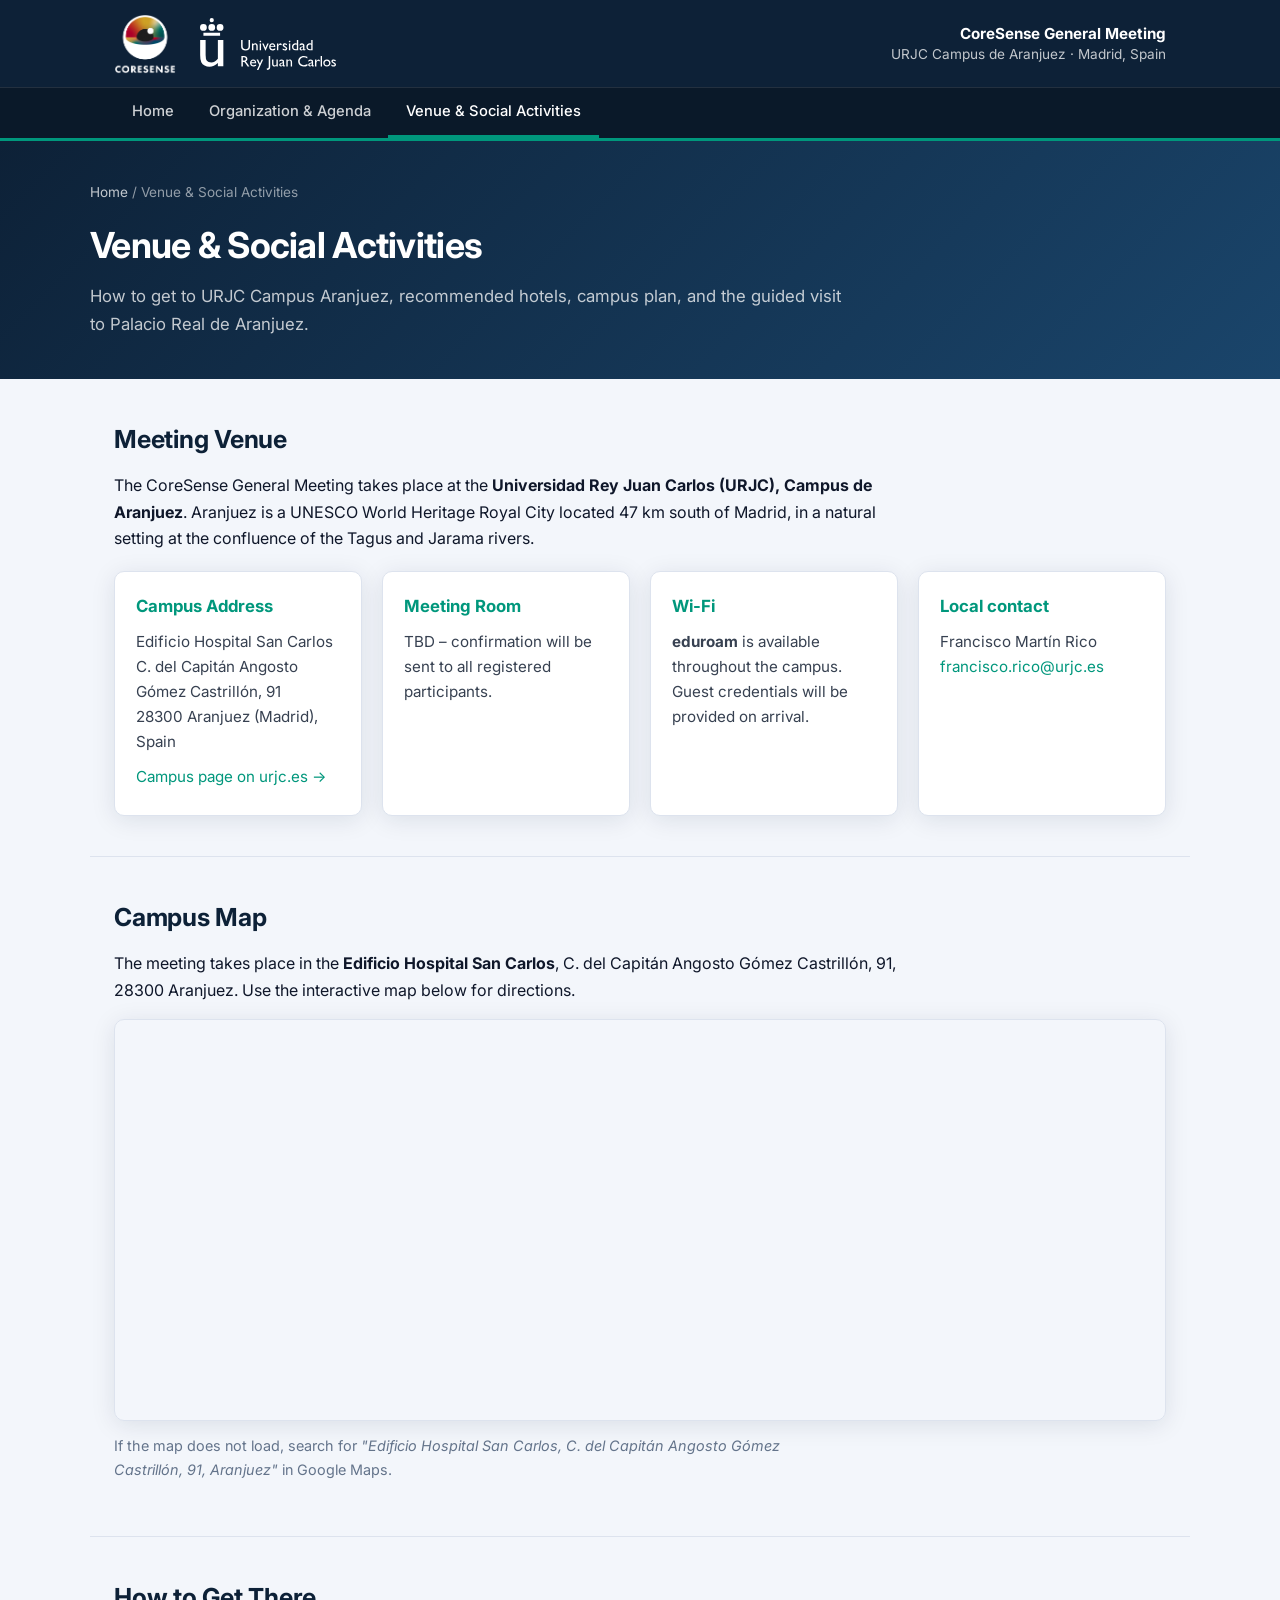
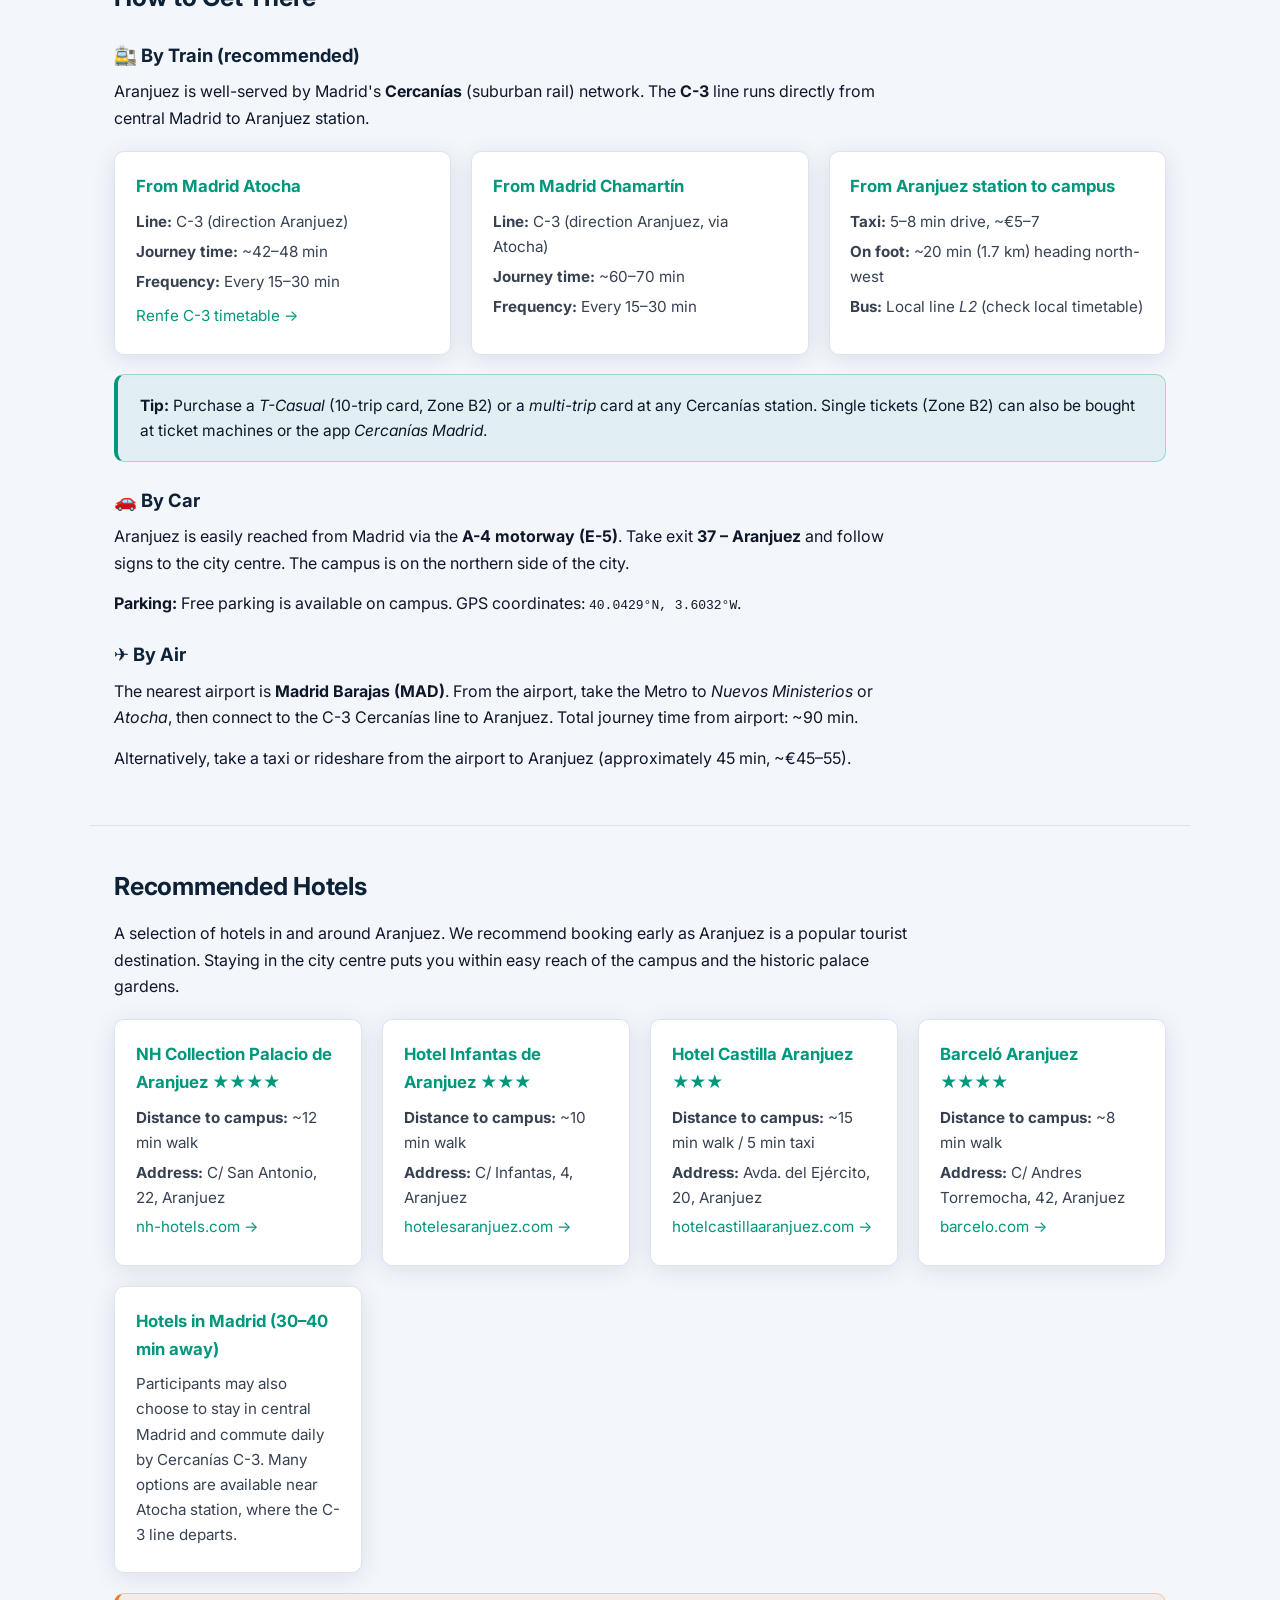
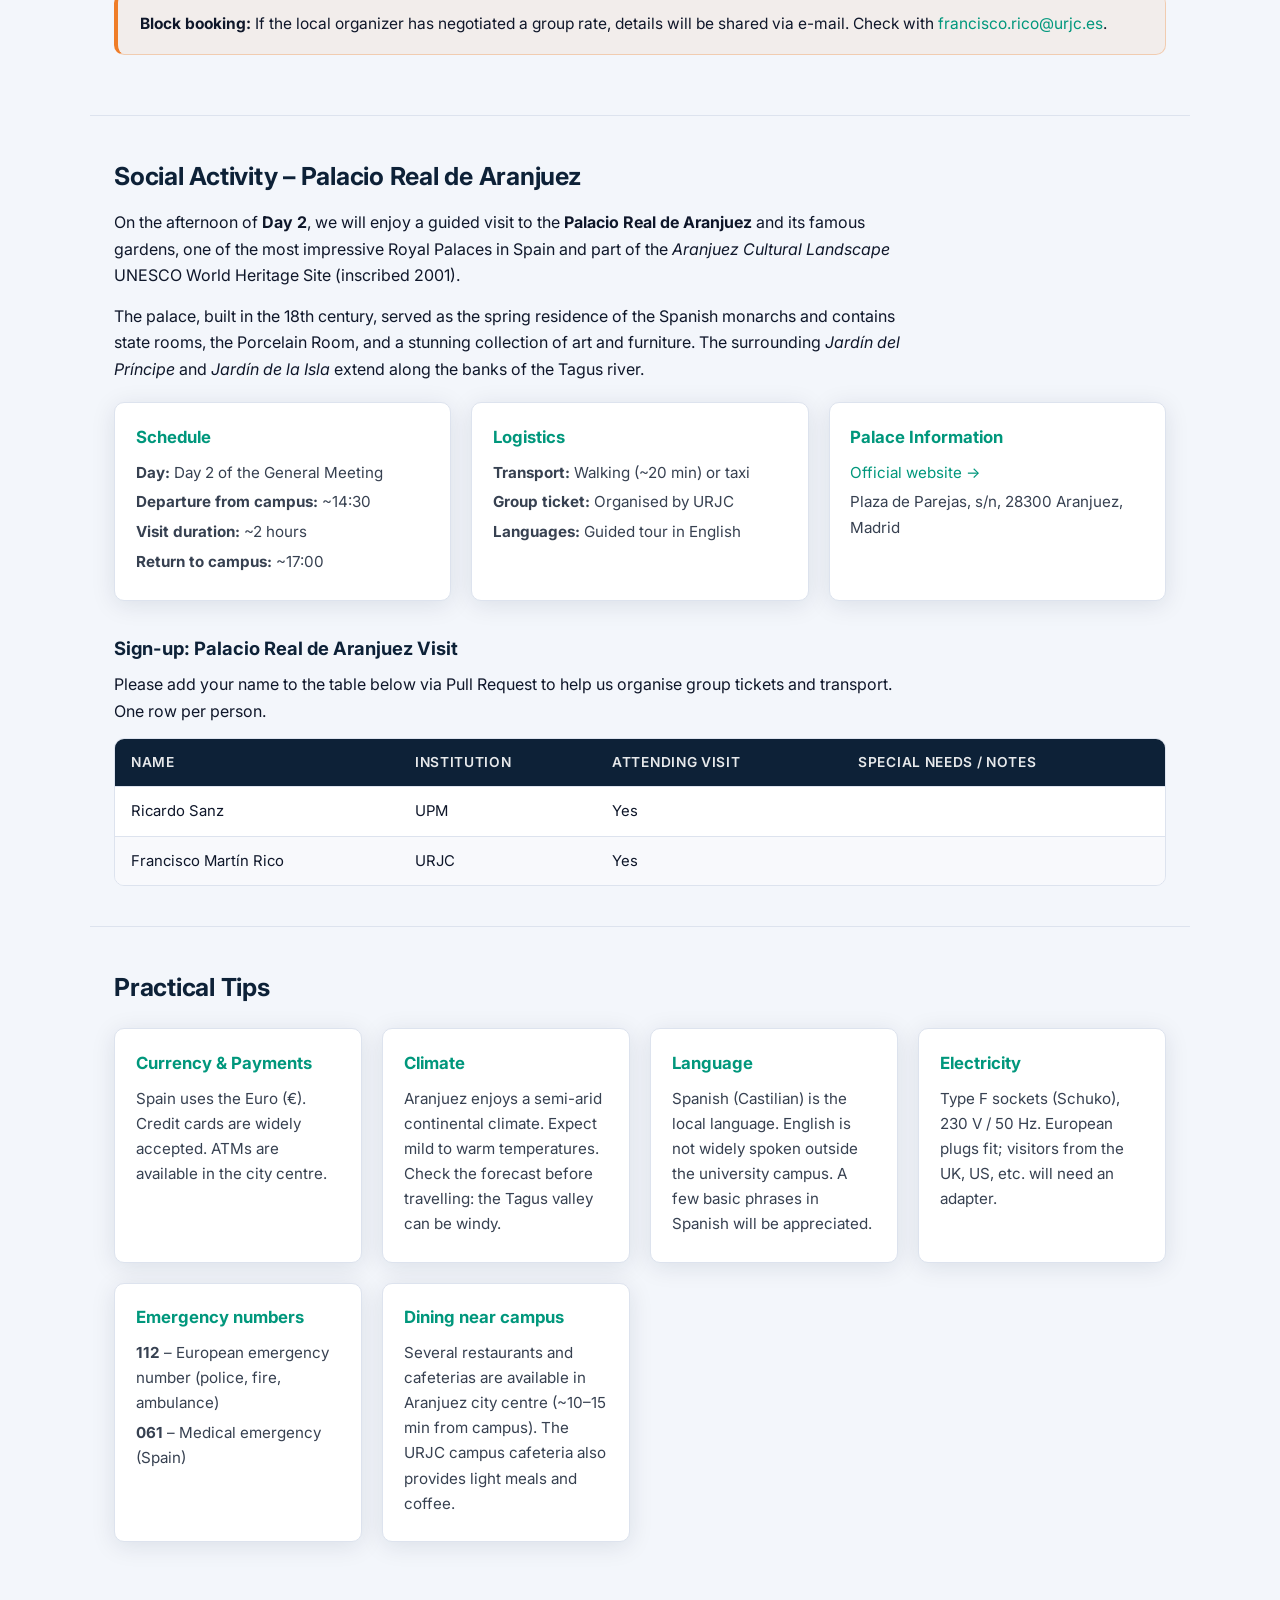
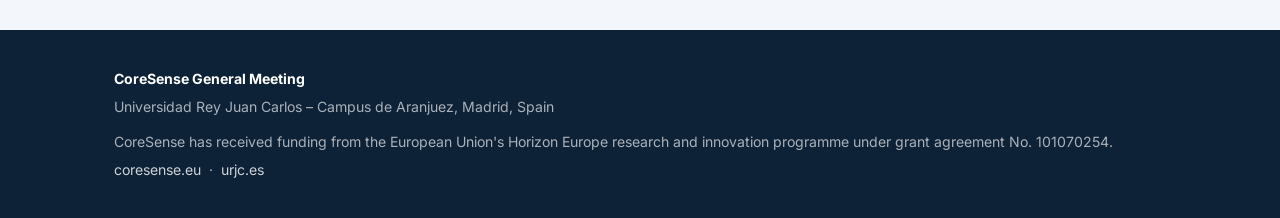
==== venue.html @ a0532d51 "web initial version Signed-off-by: Francisco Martín Rico <fmrico@gmail.com>" ====
<!DOCTYPE html>
<html lang="en">
<head>
  <meta charset="utf-8" />
  <meta name="viewport" content="width=device-width, initial-scale=1" />
  <title>Venue &amp; Social Activities – CoreSense General Meeting</title>
  <meta name="description" content="How to reach URJC Campus Aranjuez, recommended hotels, campus maps, and the social activity visit to Palacio Real de Aranjuez." />
  <meta name="robots" content="noindex, nofollow" />
  <meta name="theme-color" content="#0d2137" />
  <link rel="stylesheet" href="styles.css" />
</head>
<body>

<!-- ====================================================
     HEADER
     ==================================================== -->
<header>
  <div class="header-inner">
    <div class="header-logos">
      <img src="img/CoreSense-Logo.png"
           alt="CoreSense – Horizon Europe" />
      <img src="img/Logo-URJC.svg"
           alt="Universidad Rey Juan Carlos"
           style="max-height:52px; filter:brightness(0) invert(1);" />
    </div>
    <div class="header-event">
      <strong>CoreSense General Meeting</strong><br />
      URJC Campus de Aranjuez · Madrid, Spain
    </div>
  </div>

  <nav>
    <div class="nav-inner">
      <a href="index.html">Home</a>
      <a href="organization.html">Organization &amp; Agenda</a>
      <a href="venue.html" class="active">Venue &amp; Social Activities</a>
    </div>
  </nav>
</header>

<!-- ====================================================
     PAGE BANNER
     ==================================================== -->
<div class="page-banner">
  <div class="page-banner-inner">
    <div class="breadcrumb"><a href="index.html">Home</a> / Venue &amp; Social Activities</div>
    <h1>Venue &amp; Social Activities</h1>
    <p>How to get to URJC Campus Aranjuez, recommended hotels, campus plan, and the guided visit to Palacio Real de Aranjuez.</p>
  </div>
</div>

<main>

  <!-- ====================================================
       VENUE OVERVIEW
       ==================================================== -->
  <section id="venue">
    <h2>Meeting Venue</h2>
    <p>
      The CoreSense General Meeting takes place at the
      <strong>Universidad Rey Juan Carlos (URJC), Campus de Aranjuez</strong>.
      Aranjuez is a UNESCO World Heritage Royal City located 47&nbsp;km south
      of Madrid, in a natural setting at the confluence of the Tagus and
      Jarama rivers.
    </p>

    <div class="grid">
      <div class="card">
        <h3>Campus Address</h3>
        <p>Edificio Hospital San Carlos<br />C. del Capitán Angosto Gómez Castrillón, 91<br />28300 Aranjuez (Madrid), Spain</p>
        <p style="margin-top:0.6rem;">
          <a href="https://www.urjc.es/universidad/campus/campus-de-aranjuez"
             target="_blank" rel="noopener">Campus page on urjc.es →</a>
        </p>
      </div>
      <div class="card">
        <h3>Meeting Room</h3>
        <p>TBD – confirmation will be sent to all registered participants.</p>
      </div>
      <div class="card">
        <h3>Wi-Fi</h3>
        <p>
          <strong>eduroam</strong> is available throughout the campus.<br />
          Guest credentials will be provided on arrival.
        </p>
      </div>
      <div class="card">
        <h3>Local contact</h3>
        <p>
          Francisco Martín Rico<br />
          <a href="mailto:francisco.rico@urjc.es">francisco.rico@urjc.es</a>
        </p>
      </div>
    </div>
  </section>

  <!-- ====================================================
       CAMPUS MAP
       ==================================================== -->
  <section id="map">
    <h2>Campus Map</h2>
    <p>
      The meeting takes place in the <strong>Edificio Hospital San Carlos</strong>,
      C. del Capitán Angosto Gómez Castrillón, 91, 28300 Aranjuez.
      Use the interactive map below for directions.
    </p>

    <div class="map-embed">
      <!-- Google Maps embed – Edificio Hospital San Carlos, URJC Aranjuez -->
      <iframe
        src="https://www.google.com/maps/embed?pb=!1m18!1m12!1m3!1d3044.5!2d-3.60488!3d40.04480!2m3!1f0!2f0!3f0!3m2!1i1024!2i768!4f13.1!3m3!1m2!1s0xd41e5e0000000001%3A0x0!2sEdificio%20Hospital%20San%20Carlos%2C%20C.%20del%20Capit%C3%A1n%20Angosto%20G%C3%B3mez%20Castrill%C3%B3n%2C%2091%2C%2028300%20Aranjuez%2C%20Madrid!5e0!3m2!1sen!2ses!4v1700000000001"
        allowfullscreen=""
        loading="lazy"
        referrerpolicy="no-referrer-when-downgrade"
        title="URJC Campus Aranjuez map">
      </iframe>
    </div>

    <p style="margin-top:0.8rem; font-size:0.9rem; color:var(--muted);">
      If the map does not load, search for
      <em>"Edificio Hospital San Carlos, C. del Capitán Angosto Gómez Castrillón, 91, Aranjuez"</em> in Google Maps.
    </p>
  </section>

  <!-- ====================================================
       HOW TO GET THERE
       ==================================================== -->
  <section id="how-to-get-there">
    <h2>How to Get There</h2>

    <!-- ── BY TRAIN ──────────────────────────────────────── -->
    <h3>🚉 By Train (recommended)</h3>
    <p>
      Aranjuez is well-served by Madrid's <strong>Cercanías</strong> (suburban rail)
      network. The <strong>C-3</strong> line runs directly from central Madrid to
      Aranjuez station.
    </p>

    <div class="grid">
      <div class="card">
        <h3>From Madrid Atocha</h3>
        <p><strong>Line:</strong> C-3 (direction Aranjuez)</p>
        <p><strong>Journey time:</strong> ~42–48 min</p>
        <p><strong>Frequency:</strong> Every 15–30 min</p>
        <p style="margin-top:0.6rem;">
          <a href="https://www.renfe.com/es/en/suburban/suburban-madrid/our-lines/c3"
             target="_blank" rel="noopener">Renfe C-3 timetable →</a>
        </p>
      </div>
      <div class="card">
        <h3>From Madrid Chamartín</h3>
        <p><strong>Line:</strong> C-3 (direction Aranjuez, via Atocha)</p>
        <p><strong>Journey time:</strong> ~60–70 min</p>
        <p><strong>Frequency:</strong> Every 15–30 min</p>
      </div>
      <div class="card">
        <h3>From Aranjuez station to campus</h3>
        <p><strong>Taxi:</strong> 5–8 min drive, ~€5–7</p>
        <p><strong>On foot:</strong> ~20 min (1.7 km) heading north-west</p>
        <p><strong>Bus:</strong> Local line <em>L2</em> (check local timetable)</p>
      </div>
    </div>

    <div class="infobox">
      <strong>Tip:</strong> Purchase a <em>T-Casual</em> (10-trip card, Zone B2)
      or a <em>multi-trip</em> card at any Cercanías station. Single tickets
      (Zone B2) can also be bought at ticket machines or the app <em>Cercanías Madrid</em>.
    </div>

    <!-- ── BY CAR ──────────────────────────────────────────── -->
    <h3>🚗 By Car</h3>
    <p>
      Aranjuez is easily reached from Madrid via the <strong>A-4 motorway (E-5)</strong>.
      Take exit <strong>37 – Aranjuez</strong> and follow signs to the city centre.
      The campus is on the northern side of the city.
    </p>
    <p>
      <strong>Parking:</strong> Free parking is available on campus.
      GPS coordinates: <code>40.0429°N, 3.6032°W</code>.
    </p>

    <!-- ── BY AIR ──────────────────────────────────────────── -->
    <h3>✈️ By Air</h3>
    <p>
      The nearest airport is <strong>Madrid Barajas (MAD)</strong>.
      From the airport, take the Metro to <em>Nuevos Ministerios</em> or
      <em>Atocha</em>, then connect to the C-3 Cercanías line to Aranjuez.
      Total journey time from airport: ~90 min.
    </p>
    <p>
      Alternatively, take a taxi or rideshare from the airport to Aranjuez
      (approximately 45 min, ~€45–55).
    </p>
  </section>

  <!-- ====================================================
       HOTELS
       ==================================================== -->
  <section id="hotels">
    <h2>Recommended Hotels</h2>
    <p>
      A selection of hotels in and around Aranjuez. We recommend booking early
      as Aranjuez is a popular tourist destination. Staying in the city centre
      puts you within easy reach of the campus and the historic palace gardens.
    </p>

    <div class="grid">
      <div class="card">
        <h3>NH Collection Palacio de Aranjuez ★★★★</h3>
        <p><strong>Distance to campus:</strong> ~12 min walk</p>
        <p><strong>Address:</strong> C/ San Antonio, 22, Aranjuez</p>
        <p>
          <a href="https://www.nh-hotels.com/hotel/nh-collection-palacio-de-aranjuez"
             target="_blank" rel="noopener">nh-hotels.com →</a>
        </p>
      </div>
      <div class="card">
        <h3>Hotel Infantas de Aranjuez ★★★</h3>
        <p><strong>Distance to campus:</strong> ~10 min walk</p>
        <p><strong>Address:</strong> C/ Infantas, 4, Aranjuez</p>
        <p>
          <a href="https://www.hotelesaranjuez.com/"
             target="_blank" rel="noopener">hotelesaranjuez.com →</a>
        </p>
      </div>
      <div class="card">
        <h3>Hotel Castilla Aranjuez ★★★</h3>
        <p><strong>Distance to campus:</strong> ~15 min walk / 5 min taxi</p>
        <p><strong>Address:</strong> Avda. del Ejército, 20, Aranjuez</p>
        <p>
          <a href="https://www.hotelcastillaaranjuez.com/"
             target="_blank" rel="noopener">hotelcastillaaranjuez.com →</a>
        </p>
      </div>
      <div class="card">
        <h3>Barceló Aranjuez ★★★★</h3>
        <p><strong>Distance to campus:</strong> ~8 min walk</p>
        <p><strong>Address:</strong> C/ Andres Torremocha, 42, Aranjuez</p>
        <p>
          <a href="https://www.barcelo.com/en-gb/barcelo-aranjuez/"
             target="_blank" rel="noopener">barcelo.com →</a>
        </p>
      </div>
      <div class="card">
        <h3>Hotels in Madrid (30–40 min away)</h3>
        <p>
          Participants may also choose to stay in central Madrid and commute
          daily by Cercanías C-3. Many options are available near Atocha
          station, where the C-3 line departs.
        </p>
      </div>
    </div>

    <div class="infobox warning">
      <strong>Block booking:</strong> If the local organizer has negotiated a
      group rate, details will be shared via e-mail. Check with
      <a href="mailto:francisco.rico@urjc.es">francisco.rico@urjc.es</a>.
    </div>
  </section>

  <!-- ====================================================
       SOCIAL ACTIVITY – PALACIO DE ARANJUEZ
       ==================================================== -->
  <section id="social-activity">
    <h2>Social Activity – Palacio Real de Aranjuez</h2>
    <p>
      On the afternoon of <strong>Day 2</strong>, we will enjoy a guided visit to the
      <strong>Palacio Real de Aranjuez</strong> and its famous gardens, one of the most
      impressive Royal Palaces in Spain and part of the
      <em>Aranjuez Cultural Landscape</em> UNESCO World Heritage Site (inscribed 2001).
    </p>
    <p>
      The palace, built in the 18th century, served as the spring residence of the
      Spanish monarchs and contains state rooms, the Porcelain Room, and a stunning
      collection of art and furniture. The surrounding <em>Jardín del Príncipe</em>
      and <em>Jardín de la Isla</em> extend along the banks of the Tagus river.
    </p>

    <div class="grid">
      <div class="card">
        <h3>Schedule</h3>
        <p><strong>Day:</strong> Day 2 of the General Meeting</p>
        <p><strong>Departure from campus:</strong> ~14:30</p>
        <p><strong>Visit duration:</strong> ~2 hours</p>
        <p><strong>Return to campus:</strong> ~17:00</p>
      </div>
      <div class="card">
        <h3>Logistics</h3>
        <p><strong>Transport:</strong> Walking (~20 min) or taxi</p>
        <p><strong>Group ticket:</strong> Organised by URJC</p>
        <p><strong>Languages:</strong> Guided tour in English</p>
      </div>
      <div class="card">
        <h3>Palace Information</h3>
        <p>
          <a href="https://www.patrimonionacional.es/visita/palacio-real-de-aranjuez"
             target="_blank" rel="noopener">Official website →</a>
        </p>
        <p>Plaza de Parejas, s/n, 28300 Aranjuez, Madrid</p>
      </div>
    </div>

    <!-- ── SIGN-UP TABLE ────────────────────────────────── -->
    <h3 style="margin-top:2rem;">Sign-up: Palacio Real de Aranjuez Visit</h3>
    <p>
      Please add your name to the table below via Pull Request to help us
      organise group tickets and transport. One row per person.
    </p>

    <!--
    ═══════════════════════════════════════════════════════════════
    SOCIAL ACTIVITY SIGN-UP TABLE – HOW TO EDIT VIA PULL REQUEST
    ───────────────────────────────────────────────────────────────
    To register for the palace visit, add your row inside <tbody>.
    Copy the example block below, uncomment it, and fill in your details.

    Columns:
      Name           – your full name (must match the Attendees table)
      Institution    – your partner institution acronym
      Attending      – "Yes" or "No"
      Special needs  – accessibility requirements, mobility issues, etc.
                       Leave blank or write "None" if not applicable.
    ═══════════════════════════════════════════════════════════════
    -->
    <table class="social-activity">
      <thead>
        <tr>
          <th>Name</th>
          <th>Institution</th>
          <th>Attending visit</th>
          <th>Special needs / notes</th>
        </tr>
      </thead>
      <tbody>
        <!-- ─────────────────────────────────────────────────────
             TO ADD YOUR ROW: copy the <tr> block below, uncomment it,
             and fill in your details. Then submit a Pull Request.
             ───────────────────────────────────────────────────── -->

        <tr>
          <td>Ricardo Sanz</td>
          <td>UPM</td>
          <td>Yes</td>
          <td></td>
        </tr>
        <tr>
          <td>Francisco Martín Rico</td>
          <td>URJC</td>
          <td>Yes</td>
          <td></td>
        </tr>

        <!-- COPY THIS BLOCK FOR EACH NEW PARTICIPANT:
        <tr>
          <td>Full Name</td>
          <td>Institution</td>
          <td>Yes / No</td>
          <td>None / accessibility note / other</td>
        </tr>
        -->

      </tbody>
    </table>
  </section>

  <!-- ====================================================
       PRACTICAL TIPS
       ==================================================== -->
  <section id="tips">
    <h2>Practical Tips</h2>

    <div class="grid">
      <div class="card">
        <h3>Currency &amp; Payments</h3>
        <p>Spain uses the Euro (€). Credit cards are widely accepted. ATMs are available in the city centre.</p>
      </div>
      <div class="card">
        <h3>Climate</h3>
        <p>Aranjuez enjoys a semi-arid continental climate. Expect mild to warm temperatures. Check the forecast before travelling: the Tagus valley can be windy.</p>
      </div>
      <div class="card">
        <h3>Language</h3>
        <p>Spanish (Castilian) is the local language. English is not widely spoken outside the university campus. A few basic phrases in Spanish will be appreciated.</p>
      </div>
      <div class="card">
        <h3>Electricity</h3>
        <p>Type F sockets (Schuko), 230 V / 50 Hz. European plugs fit; visitors from the UK, US, etc. will need an adapter.</p>
      </div>
      <div class="card">
        <h3>Emergency numbers</h3>
        <p><strong>112</strong> – European emergency number (police, fire, ambulance)</p>
        <p><strong>061</strong> – Medical emergency (Spain)</p>
      </div>
      <div class="card">
        <h3>Dining near campus</h3>
        <p>Several restaurants and cafeterias are available in Aranjuez city centre (~10–15 min from campus). The URJC campus cafeteria also provides light meals and coffee.</p>
      </div>
    </div>
  </section>

</main>

<!-- ====================================================
     FOOTER
     ==================================================== -->
<footer>
  <div class="footer-inner">
    <div>
      <p><strong style="color:#fff;">CoreSense General Meeting</strong></p>
      <p>Universidad Rey Juan Carlos – Campus de Aranjuez, Madrid, Spain</p>
      <p style="margin-top:0.75rem;">
        CoreSense has received funding from the European Union's Horizon Europe
        research and innovation programme under grant agreement No. 101070254.
      </p>
      <p>
        <a href="https://coresense.eu/" target="_blank" rel="noopener">coresense.eu</a>
        &nbsp;·&nbsp;
        <a href="https://www.urjc.es/" target="_blank" rel="noopener">urjc.es</a>
      </p>
    </div>
    <div class="footer-logos">
      <img src="https://coresense.eu/wp-content/uploads/2024/02/EU-Project-Funding-Text-New.png"
           alt="EU Horizon Europe funding logo"
           style="filter:none; opacity:0.9; max-height:56px;"
           onerror="this.style.display='none'" />
    </div>
  </div>
</footer>

</body>
</html>
---- styles.css ----
/* ============================================================
   CoreSense General Meeting – Madrid | Shared Styles
   Colors inspired by https://coresense.eu/ branding
   ============================================================ */

@import url('https://fonts.googleapis.com/css2?family=Inter:wght@300;400;500;600;700&display=swap');

:root {
  /* --- CoreSense brand palette --- */
  --primary:   #0d2137;   /* deep navy – main brand blue */
  --secondary: #00977c;   /* teal green – CoreSense accent */
  --orange:    #ef7d28;   /* warm orange – Horizon Europe highlight */
  --eu-blue:   #003399;   /* EU flag blue */

  /* --- Layout & typography --- */
  --bg:        #f3f6fb;
  --text:      #0f172a;
  --muted:     #64748b;
  --card:      #ffffff;
  --border:    #dde3ee;
  --shadow:    0 4px 24px rgba(13, 33, 55, 0.10);
  --radius:    10px;
  --maxw:      1100px;
}

/* ---- Reset / base ---------------------------------------- */
*, *::before, *::after { box-sizing: border-box; }
html, body { height: 100%; }

body {
  margin: 0;
  font-family: 'Inter', ui-sans-serif, system-ui, -apple-system,
               'Segoe UI', Roboto, Helvetica, Arial, sans-serif;
  color: var(--text);
  background: var(--bg);
  line-height: 1.65;
}

a { color: var(--secondary); text-decoration: none; }
a:hover { text-decoration: underline; }

img { max-width: 100%; height: auto; display: block; }

/* ---- Buttons --------------------------------------------- */
.button {
  display: inline-flex;
  align-items: center;
  justify-content: center;
  gap: 0.45rem;
  padding: 0.65rem 1.2rem;
  border-radius: 999px;
  background: var(--secondary);
  color: #ffffff;
  font-weight: 600;
  font-size: 0.95rem;
  letter-spacing: 0.01em;
  box-shadow: var(--shadow);
  transition: filter 0.15s;
}
.button:hover  { text-decoration: none; filter: brightness(0.9); }
.button.outline {
  background: transparent;
  border: 2px solid var(--secondary);
  color: var(--secondary);
  box-shadow: none;
}
.button.outline:hover { background: var(--secondary); color: #fff; }

/* ---- Header ---------------------------------------------- */
header {
  background: var(--primary);
  color: #fff;
  border-bottom: 3px solid var(--secondary);
}

.header-inner {
  max-width: var(--maxw);
  margin: 0 auto;
  padding: 0.85rem 1.5rem;
  display: flex;
  align-items: center;
  justify-content: space-between;
  gap: 1.25rem;
  flex-wrap: wrap;
}

.header-logos {
  display: flex;
  align-items: center;
  gap: 1.5rem;
  flex-wrap: wrap;
}

.header-logos img {
  max-height: 60px;
  width: auto;
  object-fit: contain;
}

.header-event {
  font-size: 0.85rem;
  color: rgba(255,255,255,0.75);
  text-align: right;
  line-height: 1.4;
}
.header-event strong { color: #fff; font-size: 0.95rem; }

/* ---- Navigation ------------------------------------------ */
nav {
  background: rgba(0,0,0,0.25);
  border-top: 1px solid rgba(255,255,255,0.1);
}

.nav-inner {
  max-width: var(--maxw);
  margin: 0 auto;
  padding: 0 1.5rem;
  display: flex;
  align-items: center;
  gap: 0;
  flex-wrap: wrap;
}

.nav-inner a {
  color: rgba(255,255,255,0.80);
  font-size: 0.92rem;
  font-weight: 500;
  padding: 0.7rem 1.1rem;
  text-decoration: none;
  border-bottom: 3px solid transparent;
  transition: color 0.15s, border-color 0.15s;
}
.nav-inner a:hover,
.nav-inner a.active {
  color: #fff;
  border-bottom-color: var(--secondary);
}

/* ---- Main wrapper ---------------------------------------- */
main {
  max-width: var(--maxw);
  margin: 0 auto;
}

/* ---- Hero ------------------------------------------------ */
.hero {
  padding: 3rem 1.5rem 2.5rem;
  display: grid;
  grid-template-columns: 1.3fr 0.7fr;
  gap: 2.5rem;
  align-items: start;
}

.hero h1 {
  font-size: clamp(1.9rem, 3vw, 2.6rem);
  line-height: 1.15;
  margin: 0 0 1rem 0;
  color: var(--primary);
  letter-spacing: -0.02em;
}

.hero h1 span.accent { color: var(--secondary); }

.hero p {
  margin: 0;
  font-size: 1.05rem;
  color: var(--muted);
  max-width: 62ch;
}

.hero-actions { margin-top: 1.5rem; display: flex; gap: 0.75rem; flex-wrap: wrap; }

.hero-card {
  background: var(--card);
  border: 1px solid var(--border);
  border-left: 4px solid var(--secondary);
  border-radius: var(--radius);
  padding: 1.4rem 1.6rem;
  box-shadow: var(--shadow);
}

.hero-card h2 {
  font-size: 1rem;
  font-weight: 700;
  text-transform: uppercase;
  letter-spacing: 0.06em;
  color: var(--secondary);
  margin: 0 0 0.9rem 0;
}

.hero-card ul {
  list-style: none;
  padding: 0;
  margin: 0;
}

.hero-card li {
  padding: 0.4rem 0;
  border-bottom: 1px dashed var(--border);
  font-size: 0.95rem;
}
.hero-card li:last-child { border-bottom: none; }
.hero-card strong { color: var(--primary); }

/* ---- Sections -------------------------------------------- */
section {
  padding: 2.5rem 1.5rem;
}

section + section {
  border-top: 1px solid var(--border);
}

section h2 {
  font-size: 1.55rem;
  margin: 0 0 0.8rem 0;
  color: var(--primary);
  letter-spacing: -0.01em;
}

section h3 {
  font-size: 1.15rem;
  color: var(--primary);
  margin: 1.4rem 0 0.5rem 0;
}

section p {
  margin: 0 0 0.9rem 0;
  color: var(--text);
  max-width: 80ch;
}

/* ---- Card grid ------------------------------------------- */
.grid {
  margin-top: 1.25rem;
  display: grid;
  grid-template-columns: repeat(auto-fit, minmax(240px, 1fr));
  gap: 1.25rem;
}

.card {
  background: var(--card);
  border: 1px solid var(--border);
  border-radius: var(--radius);
  padding: 1.3rem;
  box-shadow: var(--shadow);
}

.card h3 {
  margin: 0 0 0.5rem 0;
  color: var(--secondary);
  font-size: 1.05rem;
}

.card p { margin: 0.3rem 0; color: #374151; font-size: 0.95rem; }

/* ---- Info box -------------------------------------------- */
.infobox {
  background: rgba(0, 151, 124, 0.07);
  border: 1px solid rgba(0, 151, 124, 0.3);
  border-left: 4px solid var(--secondary);
  border-radius: var(--radius);
  padding: 1.1rem 1.4rem;
  margin: 1.2rem 0;
  font-size: 0.97rem;
}

.infobox.warning {
  background: rgba(239, 125, 40, 0.07);
  border-color: rgba(239, 125, 40, 0.3);
  border-left-color: var(--orange);
}

/* ---- Schedule / agenda table ----------------------------- */
/*
 * EDITING THIS TABLE VIA PULL REQUEST:
 * Each row is one session. Copy a <tr> block and fill in your details.
 * Columns: Time | Responsible | Session Title | Notes
 */
table.schedule {
  width: 100%;
  border-collapse: separate;
  border-spacing: 0;
  background: var(--card);
  border: 1px solid var(--border);
  border-radius: var(--radius);
  overflow: hidden;
  font-size: 0.95rem;
}

table.schedule th,
table.schedule td {
  padding: 0.8rem 1rem;
  vertical-align: top;
  border-bottom: 1px solid var(--border);
  text-align: left;
}

table.schedule tr:last-child td { border-bottom: none; }

table.schedule thead tr {
  background: var(--primary);
  color: #fff;
}

table.schedule thead th { font-weight: 600; font-size: 0.88rem; text-transform: uppercase; letter-spacing: 0.05em; color: rgba(255,255,255,0.9);}

table.schedule td.time {
  white-space: nowrap;
  font-weight: 600;
  color: var(--secondary);
  width: 9rem;
}

table.schedule td.responsible {
  width: 16rem;
  color: var(--muted);
  font-size: 0.9rem;
}

table.schedule tr.break td {
  background: rgba(13,33,55,0.04);
  font-style: italic;
  color: var(--muted);
}

table.schedule tr.day-header td {
  background: var(--secondary);
  color: #fff;
  font-weight: 700;
  font-size: 1rem;
  text-align: center;
  letter-spacing: 0.03em;
}

/* ---- Attendees table ------------------------------------- */
/*
 * EDITING THIS TABLE VIA PULL REQUEST:
 * Each row is one participant. Add/modify rows in <tbody>.
 * Do NOT change the <thead> structure.
 */
table.attendees {
  width: 100%;
  border-collapse: separate;
  border-spacing: 0;
  background: var(--card);
  border: 1px solid var(--border);
  border-radius: var(--radius);
  overflow: hidden;
  font-size: 0.93rem;
}

table.attendees th,
table.attendees td {
  padding: 0.75rem 1rem;
  border-bottom: 1px solid var(--border);
  vertical-align: top;
  text-align: left;
}

table.attendees tr:last-child td  { border-bottom: none; }
table.attendees tbody tr:nth-child(even) td { background: rgba(243,246,251,0.6); }

table.attendees thead tr {
  background: var(--primary);
  color: #fff;
}

table.attendees thead th {
  font-size: 0.86rem;
  font-weight: 600;
  text-transform: uppercase;
  letter-spacing: 0.05em;
  color: rgba(255,255,255,0.9);
}

/* ---- Meals / dietary table ------------------------------- */
/*
 * EDITING THIS TABLE VIA PULL REQUEST:
 * To register your dietary information, add or edit your row in <tbody>.
 * Leave cells blank if not applicable. Use "none" for no restrictions.
 */
table.meals {
  width: 100%;
  border-collapse: separate;
  border-spacing: 0;
  background: var(--card);
  border: 1px solid var(--border);
  border-radius: var(--radius);
  overflow: hidden;
  font-size: 0.93rem;
}

table.meals th,
table.meals td {
  padding: 0.75rem 1rem;
  border-bottom: 1px solid var(--border);
  vertical-align: top;
  text-align: left;
}

table.meals tr:last-child td { border-bottom: none; }
table.meals tbody tr:nth-child(even) td { background: rgba(243,246,251,0.6); }

table.meals thead tr {
  background: var(--primary);
  color: #fff;
}

table.meals thead th {
  font-size: 0.86rem;
  font-weight: 600;
  text-transform: uppercase;
  letter-spacing: 0.05em;
  color: rgba(255,255,255,0.9);
}

/* ---- Social activity table ------------------------------- */
table.social-activity {
  width: 100%;
  border-collapse: separate;
  border-spacing: 0;
  background: var(--card);
  border: 1px solid var(--border);
  border-radius: var(--radius);
  overflow: hidden;
  font-size: 0.93rem;
}

table.social-activity th,
table.social-activity td {
  padding: 0.75rem 1rem;
  border-bottom: 1px solid var(--border);
  vertical-align: top;
  text-align: left;
}

table.social-activity tr:last-child td { border-bottom: none; }
table.social-activity tbody tr:nth-child(even) td { background: rgba(243,246,251,0.6); }

table.social-activity thead tr {
  background: var(--primary);
  color: #fff;
}

table.social-activity thead th {
  font-size: 0.86rem;
  font-weight: 600;
  text-transform: uppercase;
  letter-spacing: 0.05em;
  color: rgba(255,255,255,0.9);
}

/* ---- Map embed ------------------------------------------- */
.map-embed {
  margin-top: 1rem;
  border-radius: var(--radius);
  overflow: hidden;
  border: 1px solid var(--border);
  box-shadow: var(--shadow);
}

.map-embed iframe {
  width: 100%;
  height: 400px;
  border: 0;
  display: block;
}

/* ---- Page/section banner --------------------------------- */
.page-banner {
  background: linear-gradient(135deg, var(--primary) 0%, #1a456b 100%);
  color: #fff;
  padding: 2.5rem 1.5rem;
}

.page-banner-inner {
  max-width: var(--maxw);
  margin: 0 auto;
}

.page-banner h1 {
  font-size: clamp(1.7rem, 2.8vw, 2.4rem);
  margin: 0 0 0.5rem 0;
  letter-spacing: -0.02em;
}

.page-banner p {
  margin: 0;
  color: rgba(255,255,255,0.75);
  font-size: 1.05rem;
  max-width: 70ch;
}

.page-banner .breadcrumb {
  font-size: 0.85rem;
  color: rgba(255,255,255,0.55);
  margin-bottom: 0.8rem;
}

.page-banner .breadcrumb a { color: rgba(255,255,255,0.75); }
.page-banner .breadcrumb a:hover { color: #fff; }

/* ---- Footer ---------------------------------------------- */
footer {
  background: var(--primary);
  color: rgba(255,255,255,0.65);
  margin-top: 3rem;
}

.footer-inner {
  max-width: var(--maxw);
  margin: 0 auto;
  padding: 2rem 1.5rem;
  display: grid;
  grid-template-columns: 1fr auto;
  gap: 2rem;
  align-items: start;
}

.footer-inner p { margin: 0.3rem 0; font-size: 0.88rem; }
.footer-inner a { color: rgba(255,255,255,0.8); }
.footer-inner a:hover { color: #fff; }

.footer-logos {
  display: flex;
  align-items: center;
  gap: 1.25rem;
  flex-wrap: wrap;
  justify-content: flex-end;
}

.footer-logos img {
  height: 44px;
  width: auto;
  object-fit: contain;
  filter: brightness(0) invert(1);
  opacity: 0.7;
}

/* ---- Responsive ------------------------------------------ */
@media (max-width: 900px) {
  .hero { grid-template-columns: 1fr; }
  .footer-inner { grid-template-columns: 1fr; }
  .footer-logos { justify-content: flex-start; }
}

@media (max-width: 640px) {
  .header-inner { flex-direction: column; align-items: flex-start; }
  .header-event { text-align: left; }
  .nav-inner a { padding: 0.6rem 0.8rem; font-size: 0.88rem; }
  table.schedule td.responsible { width: auto; }
  table.schedule, table.attendees, table.meals, table.social-activity {
    display: block; overflow-x: auto;
  }
}
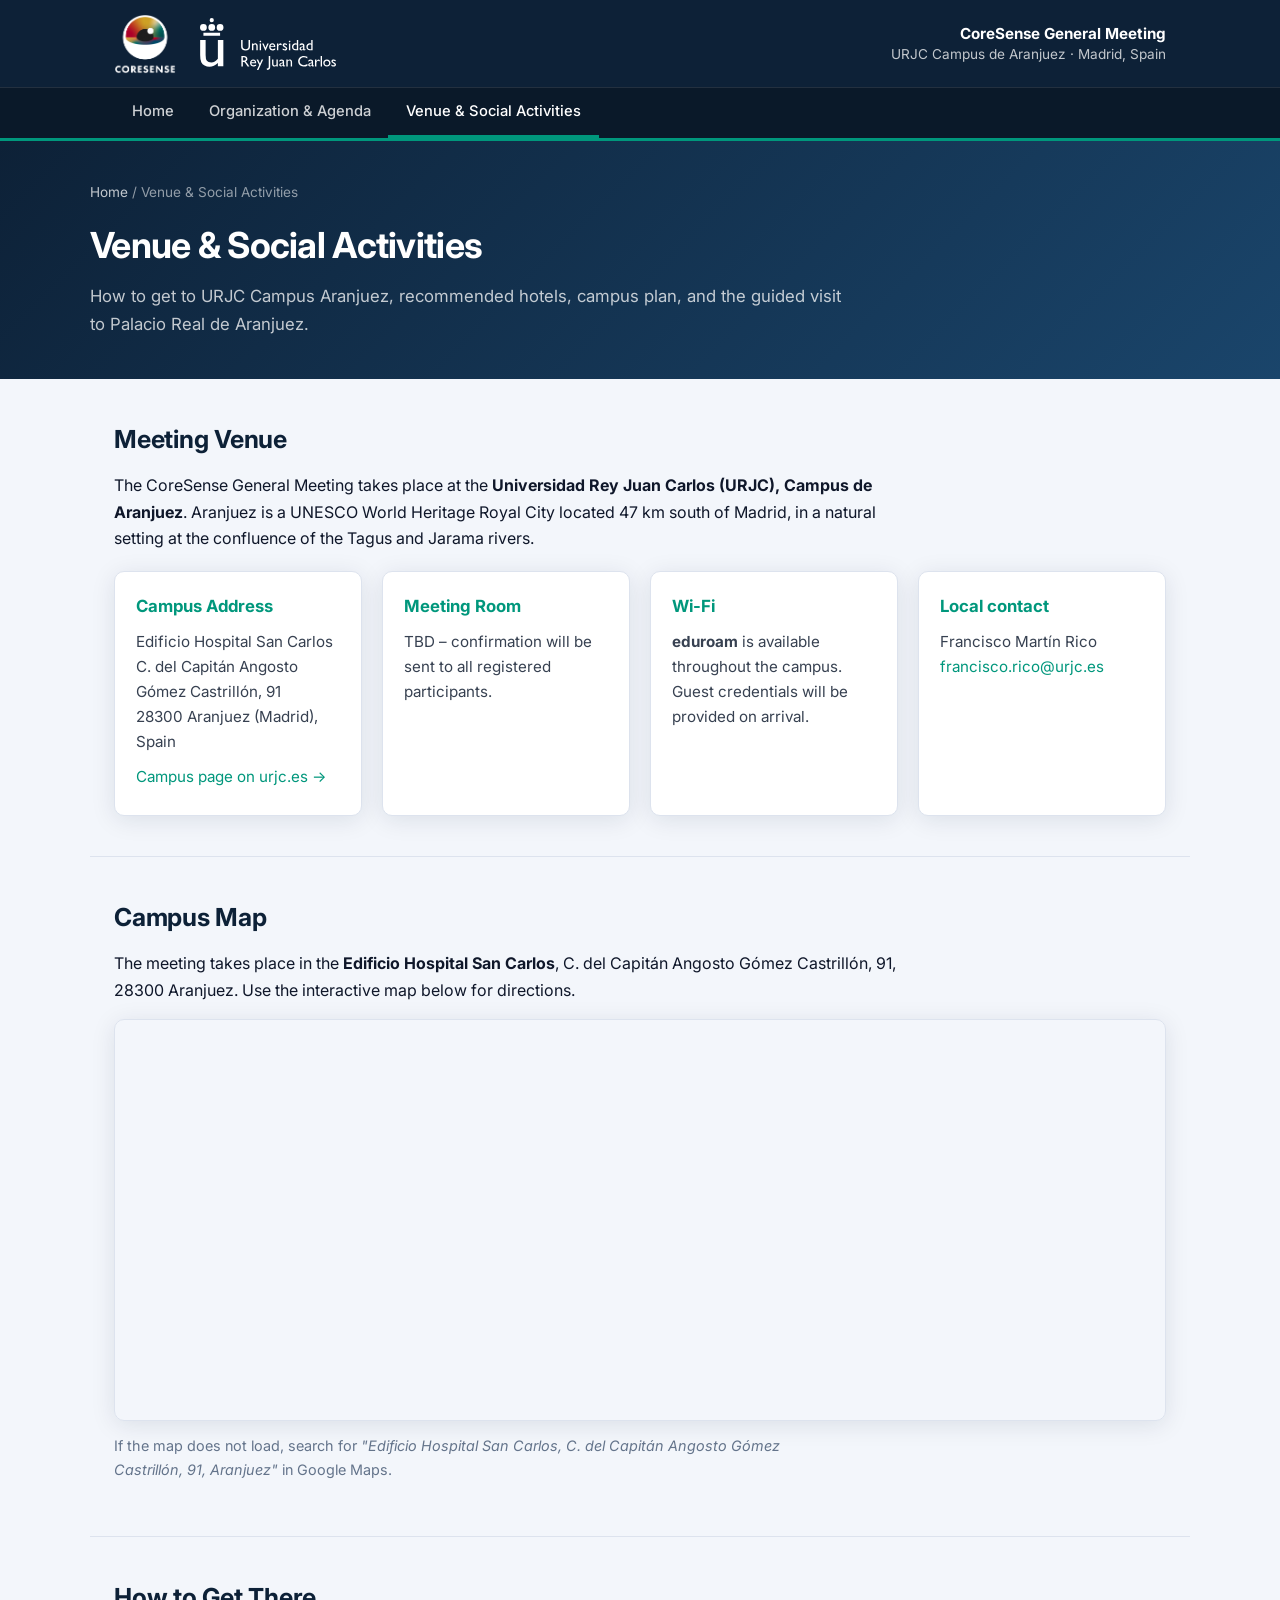
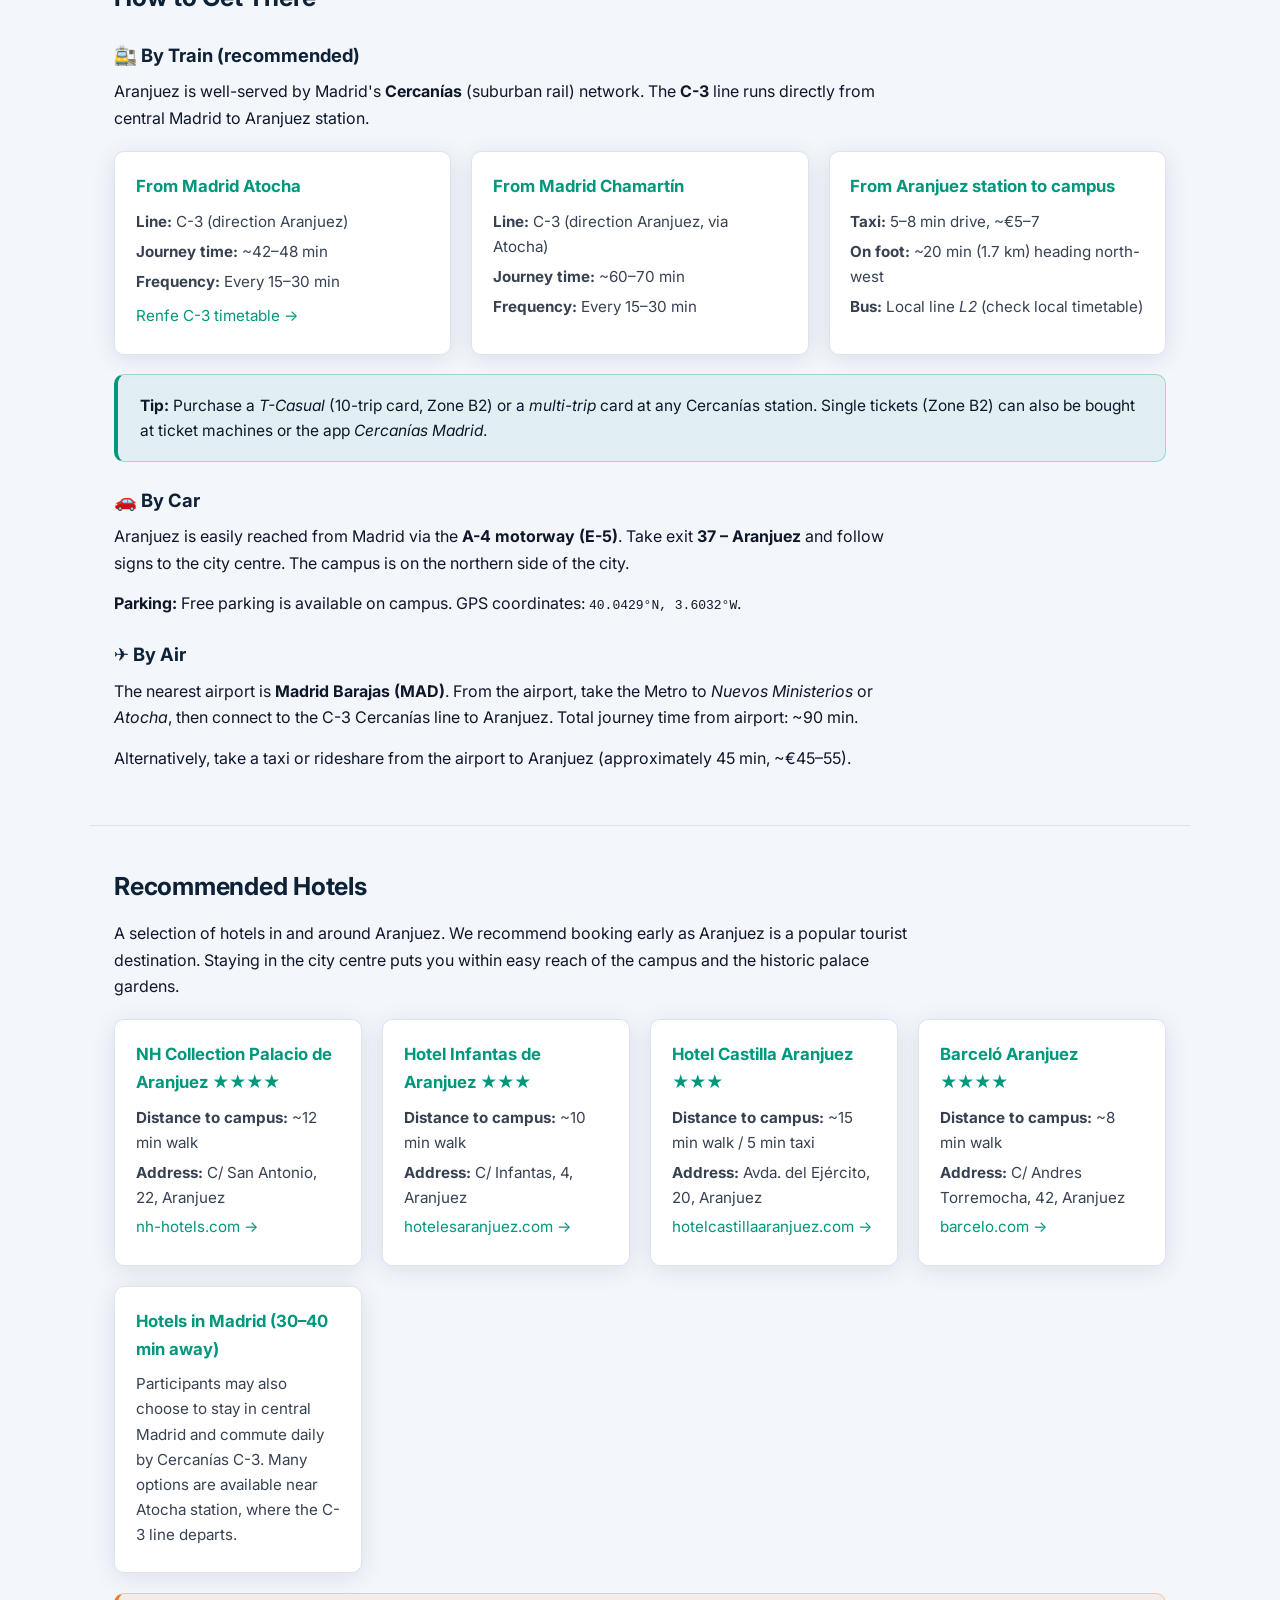
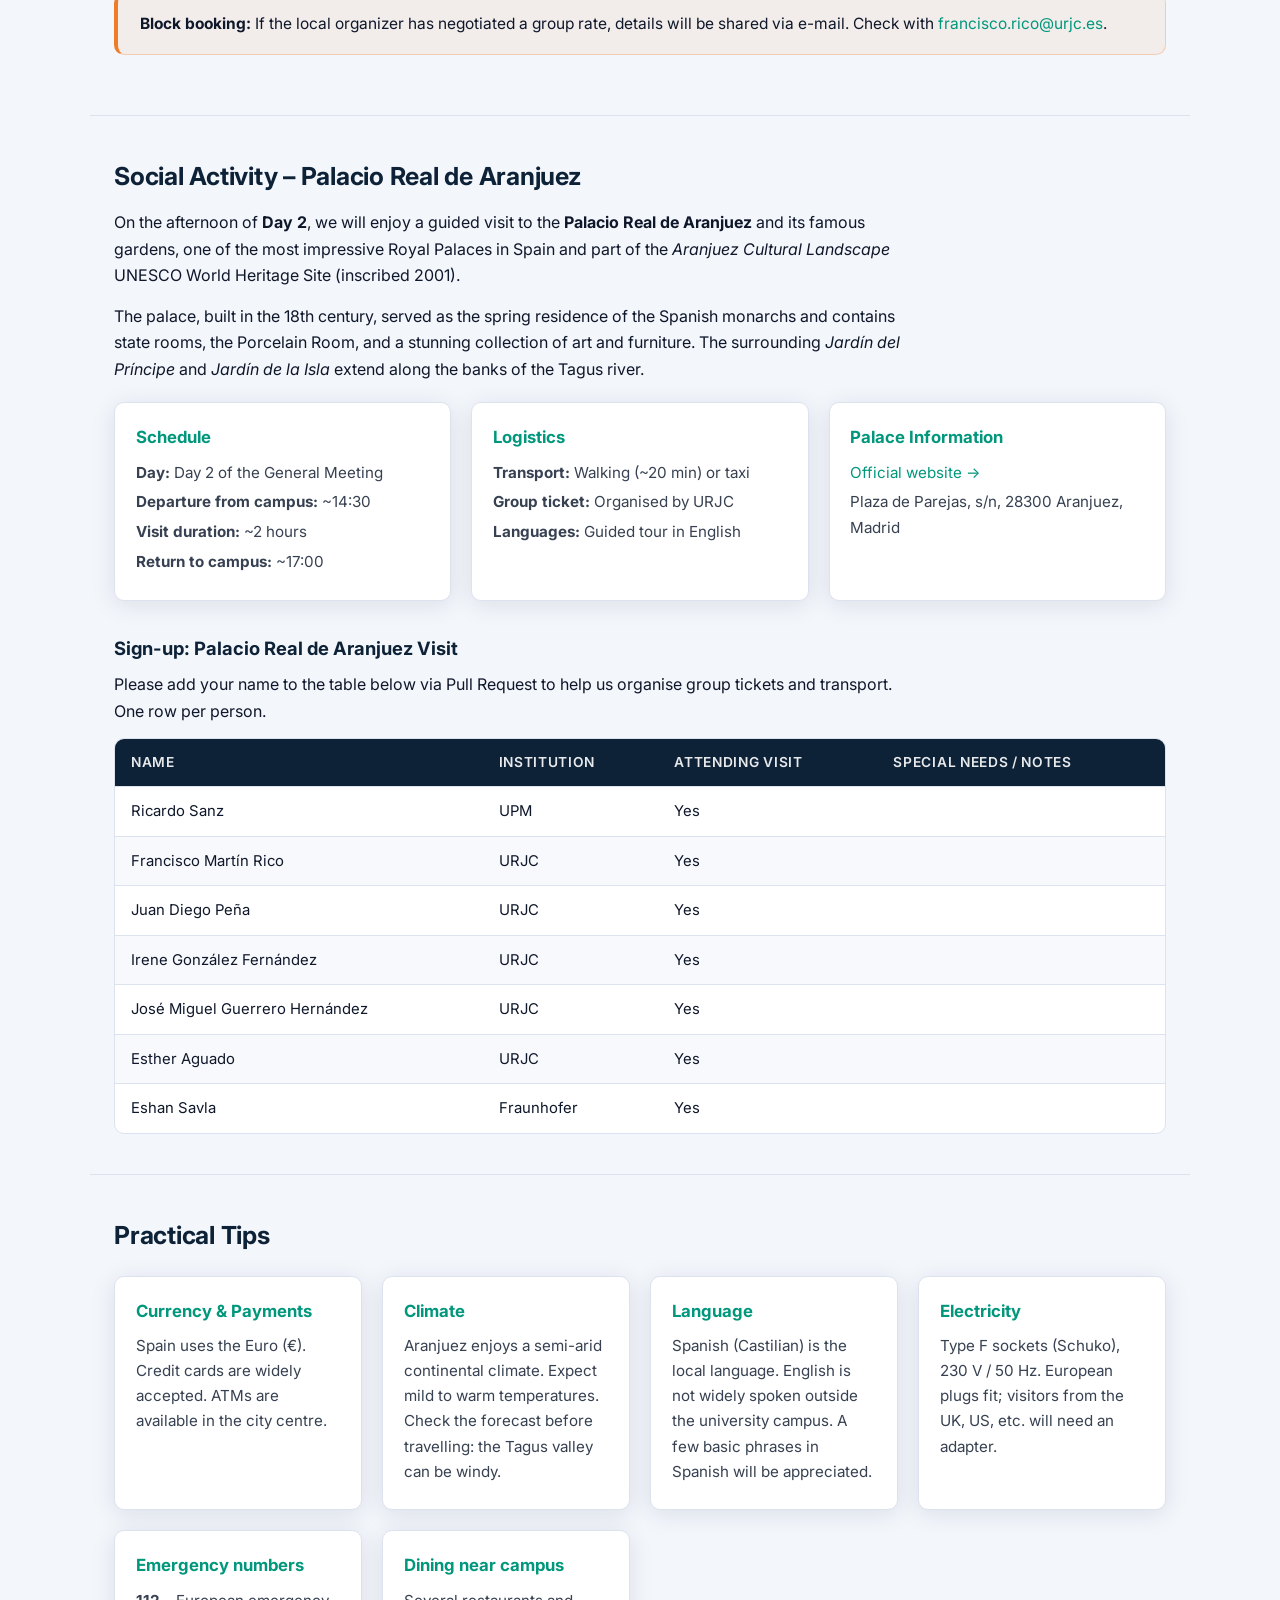
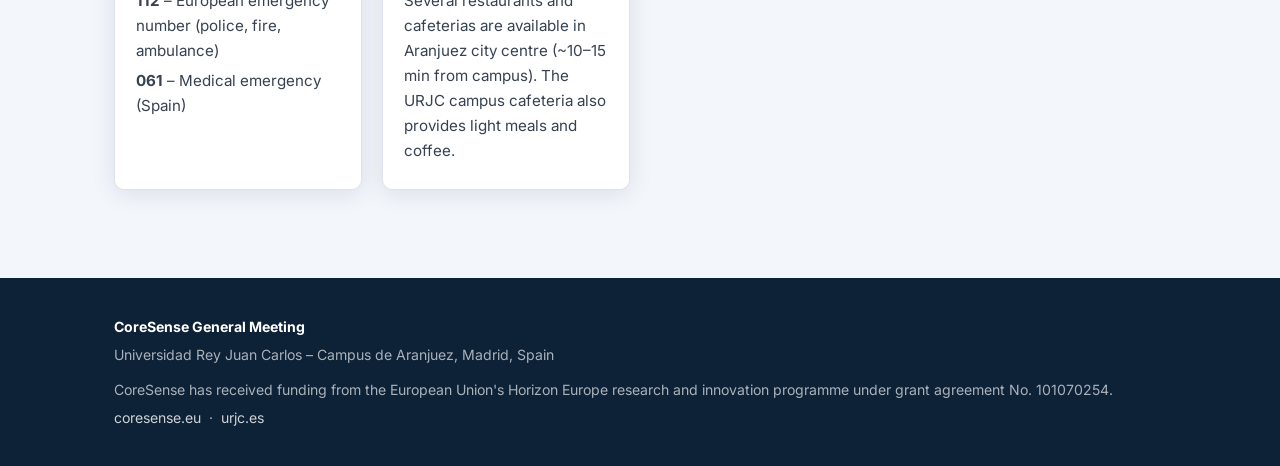
==== commit 8c4f6ac2: "Add new participant Eshan Savla to venue.html" ====
--- a/venue.html
+++ b/venue.html
@@ -349,7 +349,36 @@
           <td>Yes</td>
           <td></td>
         </tr>
-
+        <tr>
+          <td>Juan Diego Peña</td>
+          <td>URJC</td>
+          <td>Yes</td>
+          <td></td>
+        </tr>
+        <tr>
+          <td>Irene González Fernández</td>
+          <td>URJC</td>
+          <td>Yes</td>
+          <td></td>
+        </tr>
+        <tr>
+          <td>José Miguel Guerrero Hernández</td>
+          <td>URJC</td>
+          <td>Yes</td>
+          <td></td>
+        </tr>
+        <tr>
+          <td>Esther Aguado</td>
+          <td>URJC</td>
+          <td>Yes</td>
+          <td></td>
+        </tr>
+        <tr>
+          <td>Eshan Savla</td>
+          <td>Fraunhofer</td>
+          <td>Yes</td>
+          <td></td>
+        </tr>
         <!-- COPY THIS BLOCK FOR EACH NEW PARTICIPANT:
         <tr>
           <td>Full Name</td>
